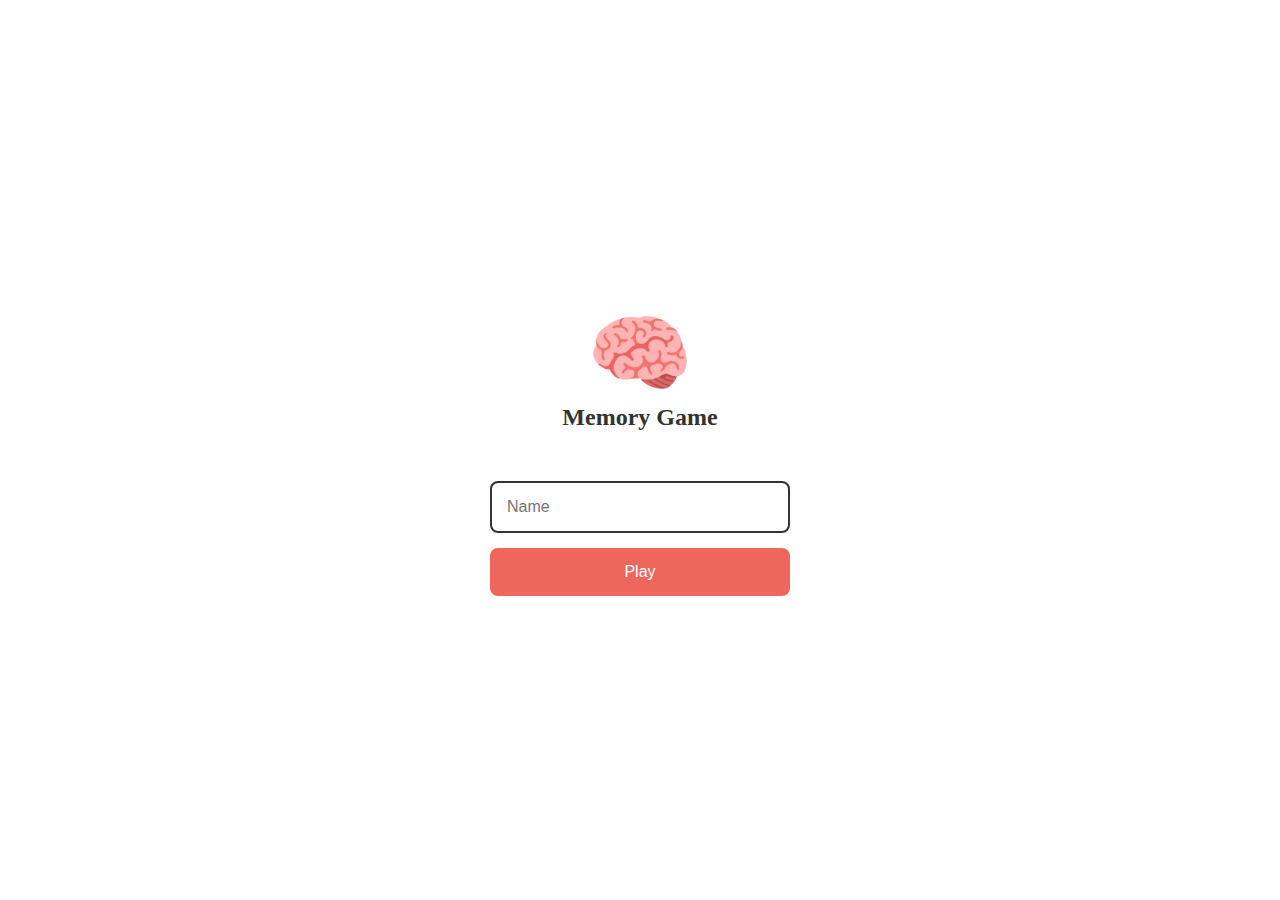
==== index.html @ 86c6080b "Mão na massa" ====
<!DOCTYPE html>
<html lang="pt-BR">

<head>
    <meta charset="UTF-8">
    <meta http-equiv="X-UA-Compatible" content="IE=edge">
    <meta name="viewport" content="width=device-width, initial-scale=1.0">
    <title>Document</title>

    <link rel="stylesheet" href="css/reset.css">
    <link rel="stylesheet" href="css/login.css">
</head>

<body>
    <form class="login__form">
        <div class="login__header">
            <img src="images/brain.png" alt="brain">
            <h1>Memory Game</h1>
        </div>
        <input type="text" placeholder="Name" class="login__input">
        <button type="submit" class="login__button">Play</button>
    </form>

</body>

</html>
---- css/login.css ----
.login__form{
    align-items: center;
    display: flex;
    flex-direction: column;
    height: 100vh;
    justify-content: center;
}

.login__header{
    align-items: center;
    display: flex;
    flex-direction: column;
    justify-content: center;
    margin-bottom: 50px;
}

.login__header img{
    width: 100px;
}

.login__header h1{
    color: #333;
    font-size: 1.5em;

}

.login__input{
    border: 2px solid #333;
    border-radius: 8px;
    color: #333;
    font-size: 1em;
    margin-bottom: 15px;
    width: 100%;
    max-width: 300px;
    outline: none;
    padding: 15px;

}

.login__button{
    background-color: #ee665c;
    padding: 15px;
    border-radius: 8px;
    color: #fff;
    cursor: pointer;
    font-size: 1em;
    width: 100%;
    max-width: 300px;
}
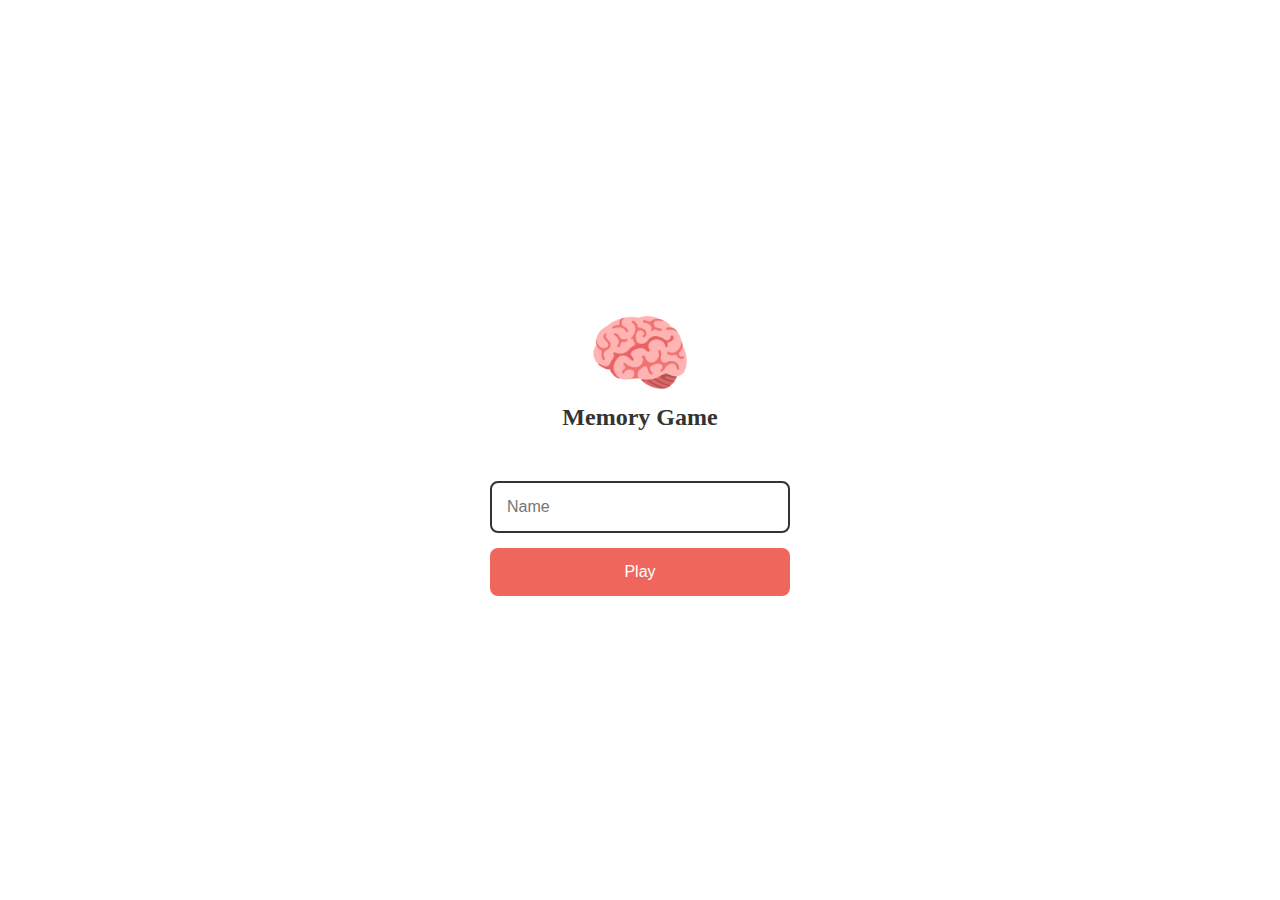
==== commit a6468259: "disabled button" ====
--- a/index.html
+++ b/index.html
@@ -18,7 +18,7 @@
             <h1>Memory Game</h1>
         </div>
         <input type="text" placeholder="Name" class="login__input">
-        <button type="submit" class="login__button">Play</button>
+        <button type="submit" class="login__button" disabled>Play</button>
     </form>
 
 </body>
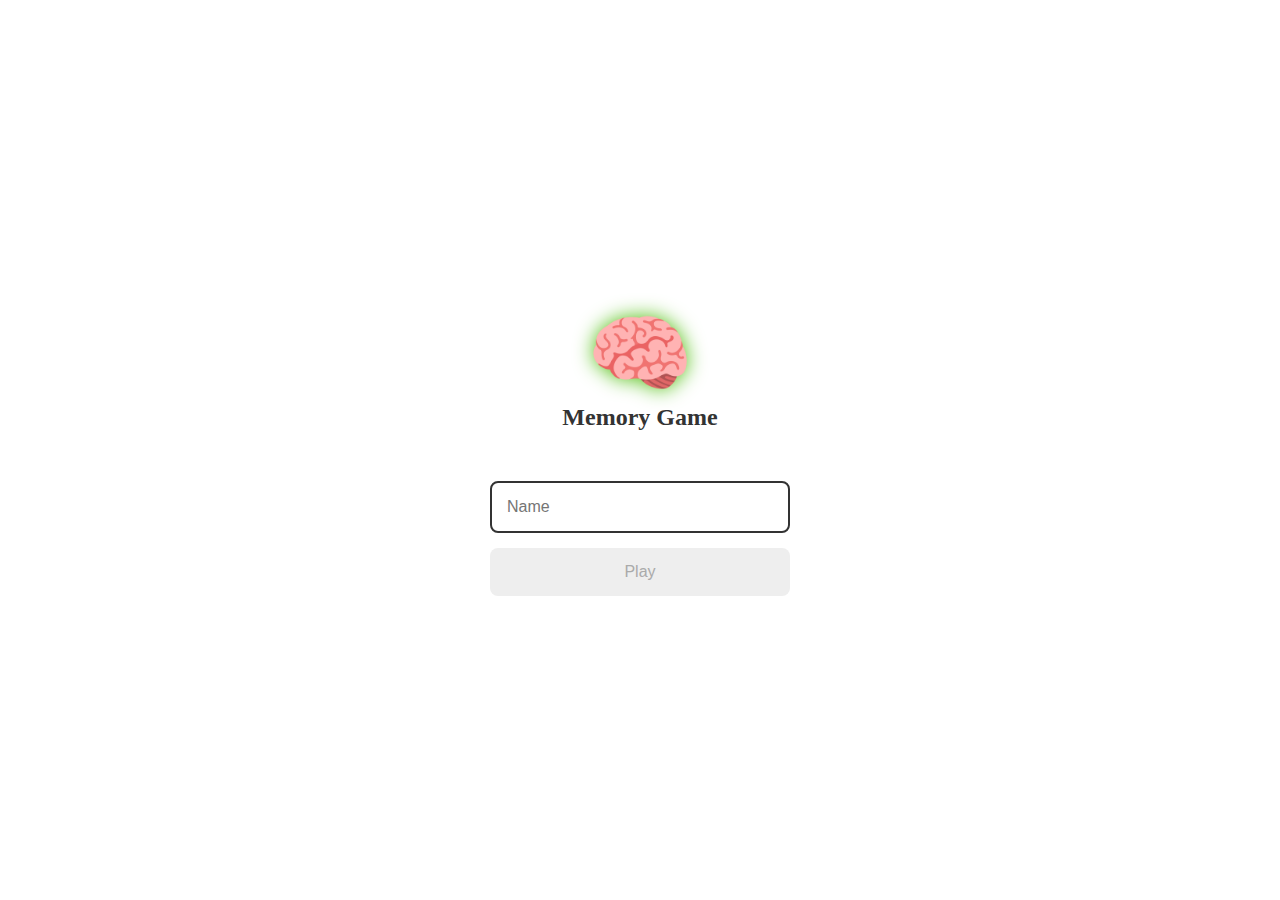
==== commit 271805bb: "Css e JS" ====
--- a/index.html
+++ b/index.html
@@ -5,22 +5,27 @@
     <meta charset="UTF-8">
     <meta http-equiv="X-UA-Compatible" content="IE=edge">
     <meta name="viewport" content="width=device-width, initial-scale=1.0">
-    <title>Document</title>
+    <title>Memory Game | Login</title>
 
     <link rel="stylesheet" href="css/reset.css">
     <link rel="stylesheet" href="css/login.css">
+    <link rel="stylesheet" href="css/float.css">
+
+    <script defer src="js/login.js"></script>
 </head>
 
 <body>
     <form class="login__form">
         <div class="login__header">
-            <img src="images/brain.png" alt="brain">
+            <img src="images/brain.png" class="float" alt="brain">
             <h1>Memory Game</h1>
         </div>
         <input type="text" placeholder="Name" class="login__input">
         <button type="submit" class="login__button" disabled>Play</button>
     </form>
 
+   <!--<script defer src="js/login.js"></script>--> 
+
 </body>
 
 </html>--- a/css/login.css
+++ b/css/login.css
@@ -46,4 +46,11 @@
     font-size: 1em;
     width: 100%;
     max-width: 300px;
+}
+
+.login__button:disabled{
+    background-color: #eee;
+    color: #aaa;
+    cursor: auto;
+
 }--- a/css/float.css
+++ b/css/float.css
@@ -0,0 +1,46 @@
+/*img{
+    width: 100%;
+    height: 100vh;
+    background-color: rgb(41, 31, 31);
+    display: flex;
+    justify-content: center;
+    align-items: center;
+}*/
+
+.float{
+    width: 150px;
+    height: auto;
+    animation: float 10s ease-in-out infinite;
+    filter: drop-shadow(0 0 10px rgb(78, 190, 13));
+    transform: translateY(0) ;
+ 
+}
+
+.float:hover{
+    filter: drop-shadow( 0 0 100px rgb(20, 209, 45));
+}
+
+@keyframes float {
+    0%{
+        transform: translateY(0);
+    }
+    50%{
+        transform: translateY(-50px);
+    }
+
+    /* Filtros*/
+    0%{
+        filter: drop-shadow(0 0 10px rgb(231, 16, 16));
+       
+    }
+    30%{
+        filter: drop-shadow(0 0 30px rgb(131, 231, 16));
+    }
+
+    60%{
+        filter: drop-shadow(0 0 30px rgb(16, 224, 231));
+    }
+
+
+   
+}
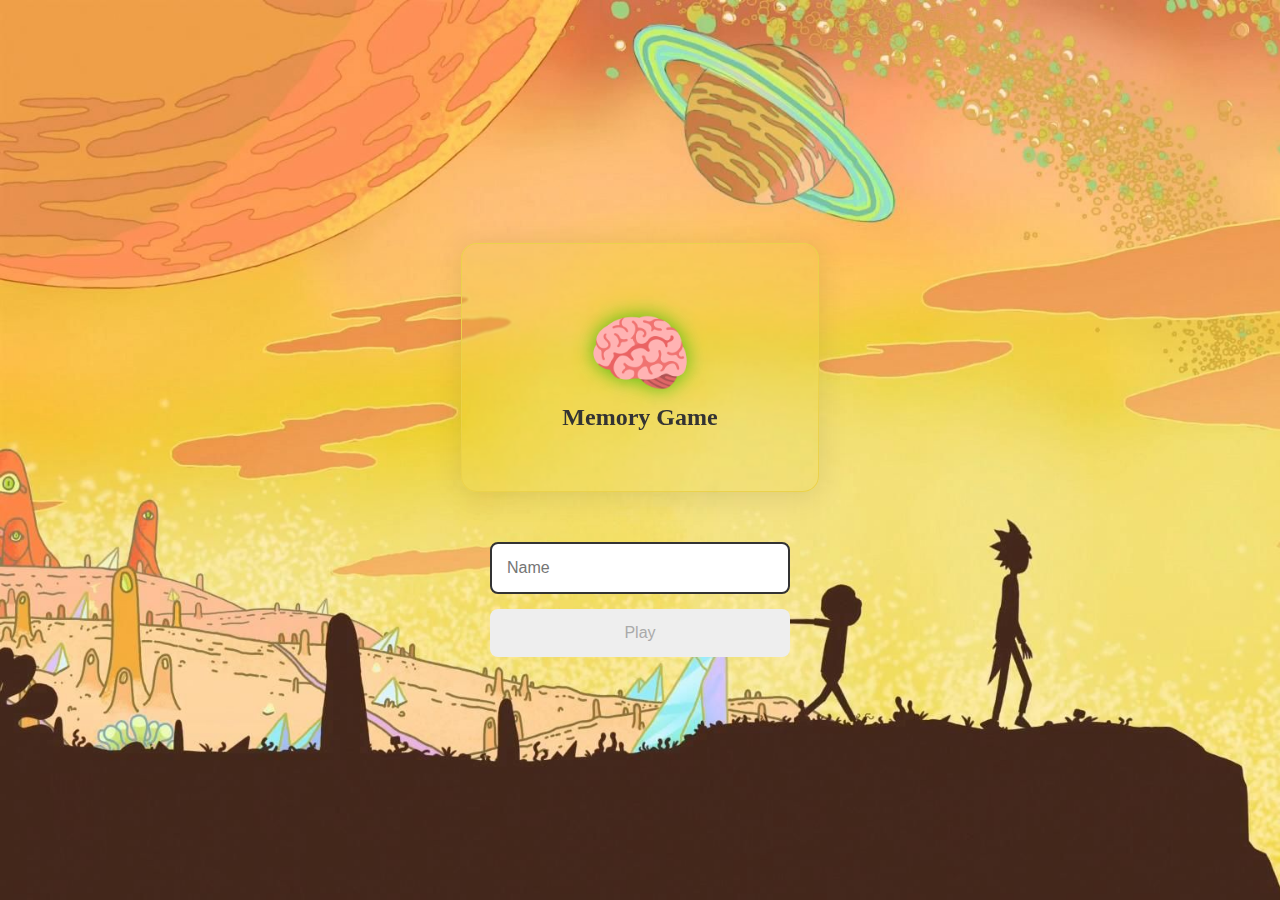
==== commit 3403f9d8: "aa" ====
--- a/index.html
+++ b/index.html
@@ -24,7 +24,6 @@
         <button type="submit" class="login__button" disabled>Play</button>
     </form>
 
-   <!--<script defer src="js/login.js"></script>--> 
 
 </body>
 
--- a/css/login.css
+++ b/css/login.css
@@ -1,9 +1,15 @@
+body{
+    background-image: url(../images/bg.jpg);
+    background-size: cover;
+}
+
 .login__form{
     align-items: center;
     display: flex;
     flex-direction: column;
     height: 100vh;
     justify-content: center;
+    
 }
 
 .login__header{
@@ -12,6 +18,17 @@
     flex-direction: column;
     justify-content: center;
     margin-bottom: 50px;
+    padding: 60px 100px ;
+
+
+/* From https://css.glass */
+background: rgba(235, 209, 74, 0.18);
+border-radius: 16px;
+box-shadow: 0 4px 30px rgba(0, 0, 0, 0.1);
+backdrop-filter: blur(1px);
+-webkit-backdrop-filter: blur(1px);
+border: 1px solid rgba(235, 209, 74, 0.99);
+
 }
 
 .login__header img{
